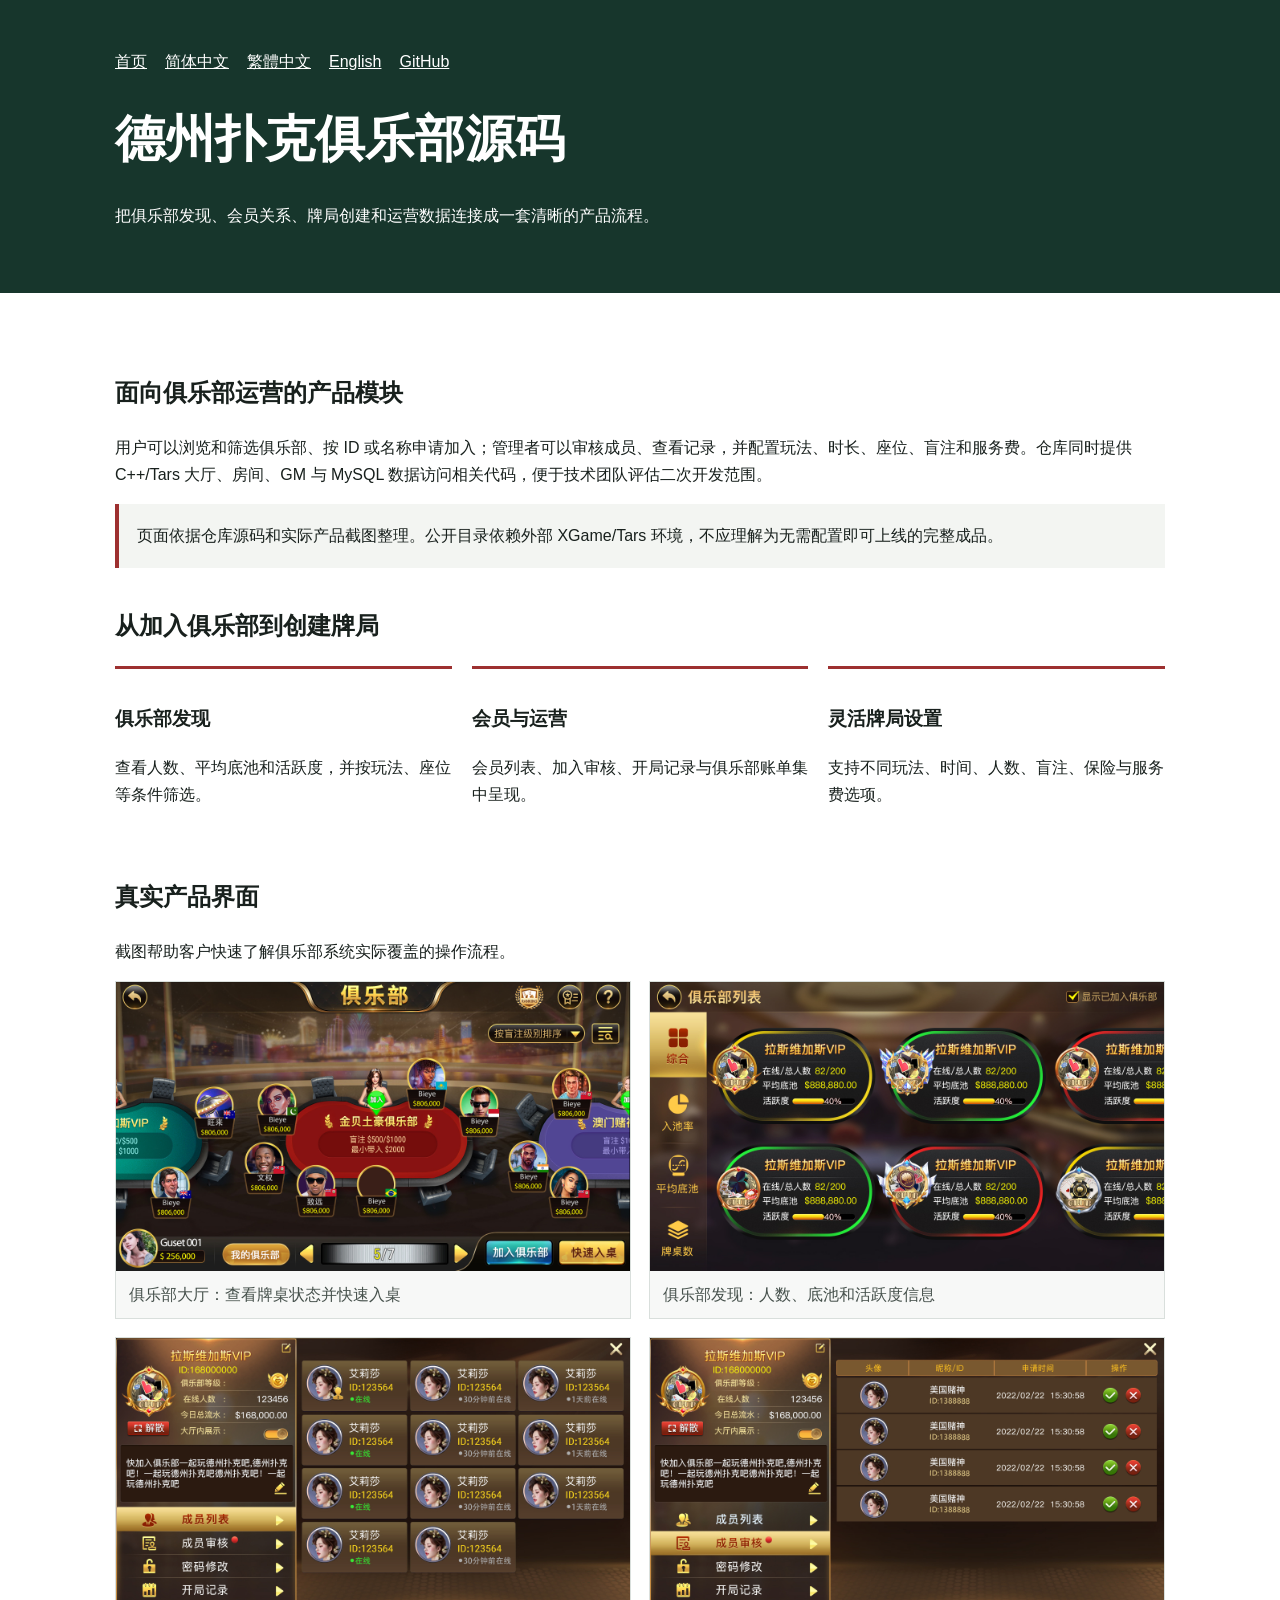
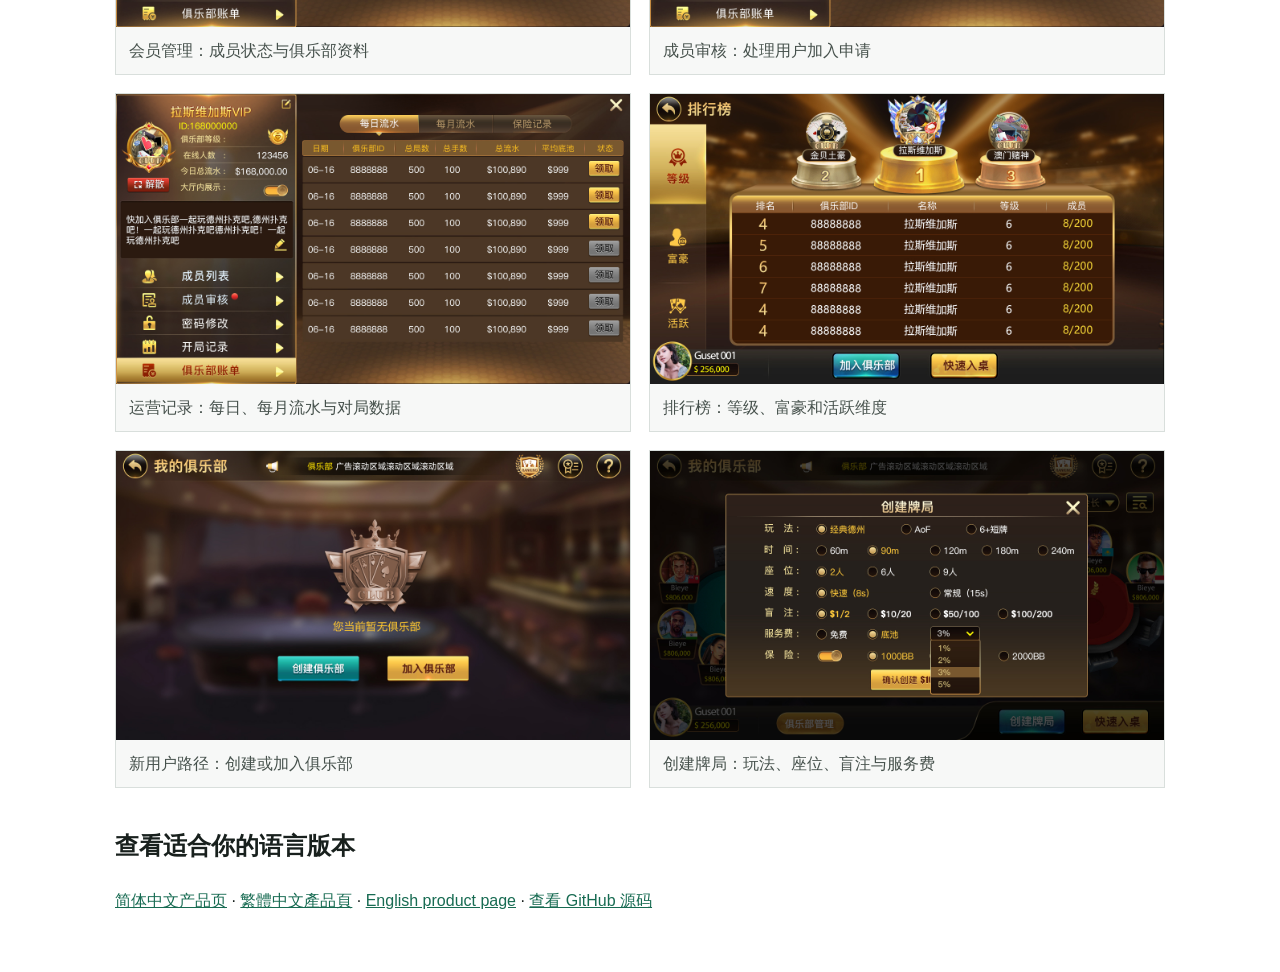
==== docs/index.html @ d7104a98 "Add files via upload" ====
<!doctype html><html lang="zh-CN"><head><meta charset="utf-8"><meta name="viewport" content="width=device-width,initial-scale=1"><title>德州扑克俱乐部源码 - 俱乐部大厅、会员与牌局系统 | MasterAI</title><meta name="description" content="德州扑克俱乐部源码产品介绍，包含俱乐部大厅、会员审核、账单、排行榜、创建牌局，以及 C++/Tars、MySQL 服务端组件。"><meta name="robots" content="index,follow,max-image-preview:large"><link rel="canonical" href="https://masterai-top.github.io/TexasHoldem-Club-Source/"><link rel="alternate" hreflang="zh-CN" href="https://masterai-top.github.io/TexasHoldem-Club-Source/zh-cn/"><link rel="alternate" hreflang="zh-TW" href="https://masterai-top.github.io/TexasHoldem-Club-Source/zh-tw/"><link rel="alternate" hreflang="en" href="https://masterai-top.github.io/TexasHoldem-Club-Source/en/"><link rel="alternate" hreflang="x-default" href="https://masterai-top.github.io/TexasHoldem-Club-Source/"><link rel="stylesheet" href="styles.css"><meta property="og:type" content="website"><meta property="og:title" content="德州扑克俱乐部源码"><meta property="og:description" content="从俱乐部发现、会员管理到创建牌局的产品界面与 C++/Tars 服务端源码。"><meta property="og:url" content="https://masterai-top.github.io/TexasHoldem-Club-Source/"><meta property="og:image" content="https://masterai-top.github.io/TexasHoldem-Club-Source/assets/screenshots/01.jpg"><script type="application/ld+json">{"@context":"https://schema.org","@type":"SoftwareSourceCode","name":"德州扑克俱乐部源码","description":"俱乐部大厅、会员、牌局及数据服务相关的 C++/Tars 源码项目。","url":"https://masterai-top.github.io/TexasHoldem-Club-Source/","codeRepository":"https://github.com/masterai-top/TexasHoldem-Club-Source","programmingLanguage":["C++","Tars IDL"],"image":"https://masterai-top.github.io/TexasHoldem-Club-Source/assets/screenshots/01.jpg"}</script></head><body><header><nav><a href="./">首页</a><a href="zh-cn/">简体中文</a><a href="zh-tw/">繁體中文</a><a href="en/">English</a><a href="https://github.com/masterai-top/TexasHoldem-Club-Source">GitHub</a></nav><div class="wrap"><h1>德州扑克俱乐部源码</h1><p>把俱乐部发现、会员关系、牌局创建和运营数据连接成一套清晰的产品流程。</p></div></header><main><section><h2>面向俱乐部运营的产品模块</h2><p>用户可以浏览和筛选俱乐部、按 ID 或名称申请加入；管理者可以审核成员、查看记录，并配置玩法、时长、座位、盲注和服务费。仓库同时提供 C++/Tars 大厅、房间、GM 与 MySQL 数据访问相关代码，便于技术团队评估二次开发范围。</p><div class="note">页面依据仓库源码和实际产品截图整理。公开目录依赖外部 XGame/Tars 环境，不应理解为无需配置即可上线的完整成品。</div></section><section><h2>从加入俱乐部到创建牌局</h2><div class="grid"><div class="item"><h3>俱乐部发现</h3><p>查看人数、平均底池和活跃度，并按玩法、座位等条件筛选。</p></div><div class="item"><h3>会员与运营</h3><p>会员列表、加入审核、开局记录与俱乐部账单集中呈现。</p></div><div class="item"><h3>灵活牌局设置</h3><p>支持不同玩法、时间、人数、盲注、保险与服务费选项。</p></div></div></section><section><h2>真实产品界面</h2><p>截图帮助客户快速了解俱乐部系统实际覆盖的操作流程。</p><div class="gallery"><figure><img src="assets/screenshots/01.jpg" alt="德州扑克俱乐部大厅和牌桌入口" loading="eager"><figcaption>俱乐部大厅：查看牌桌状态并快速入桌</figcaption></figure><figure><img src="assets/screenshots/04.jpg" alt="德州扑克俱乐部列表与活跃度排行" loading="lazy"><figcaption>俱乐部发现：人数、底池和活跃度信息</figcaption></figure><figure><img src="assets/screenshots/05.jpg" alt="德州扑克俱乐部会员管理界面" loading="lazy"><figcaption>会员管理：成员状态与俱乐部资料</figcaption></figure><figure><img src="assets/screenshots/06.jpg" alt="德州扑克俱乐部成员加入审核" loading="lazy"><figcaption>成员审核：处理用户加入申请</figcaption></figure><figure><img src="assets/screenshots/07.jpg" alt="德州扑克俱乐部账单流水记录" loading="lazy"><figcaption>运营记录：每日、每月流水与对局数据</figcaption></figure><figure><img src="assets/screenshots/10.jpg" alt="德州扑克俱乐部排行榜界面" loading="lazy"><figcaption>排行榜：等级、富豪和活跃维度</figcaption></figure><figure><img src="assets/screenshots/12.jpg" alt="德州扑克创建或加入俱乐部入口" loading="lazy"><figcaption>新用户路径：创建或加入俱乐部</figcaption></figure><figure><img src="assets/screenshots/13.jpg" alt="德州扑克俱乐部创建牌局配置" loading="lazy"><figcaption>创建牌局：玩法、座位、盲注与服务费</figcaption></figure></div></section><section><h2>查看适合你的语言版本</h2><p><a href="zh-cn/">简体中文产品页</a> · <a href="zh-tw/">繁體中文產品頁</a> · <a href="en/">English product page</a> · <a href="https://github.com/masterai-top/TexasHoldem-Club-Source">查看 GitHub 源码</a></p></section></main></body></html>
---- docs/styles.css ----
body{margin:0;font:16px/1.7 Arial,"Microsoft YaHei",sans-serif;color:#18201d;background:#fff}header{padding:48px 22px;background:#17362c;color:#fff}nav,main,.wrap{max-width:1050px;margin:auto}nav a{color:#fff;margin-right:18px}h1{font-size:clamp(32px,5vw,50px);line-height:1.2;letter-spacing:0}h2{margin-top:38px;letter-spacing:0}main{padding:42px 22px}.grid{display:grid;grid-template-columns:repeat(3,1fr);gap:20px}.item{border-top:3px solid #9d3030;padding:15px 0}.note{background:#f3f5f2;border-left:4px solid #9d3030;padding:18px}.gallery{display:grid;grid-template-columns:repeat(2,minmax(0,1fr));gap:18px}.gallery figure{margin:0;border:1px solid #d9dfdc;background:#f7f8f7}.gallery img{display:block;width:100%;height:auto;aspect-ratio:16/9;object-fit:cover}.gallery figcaption{padding:10px 13px;color:#46514c}a{color:#176b52}@media(max-width:700px){.grid,.gallery{grid-template-columns:1fr}}
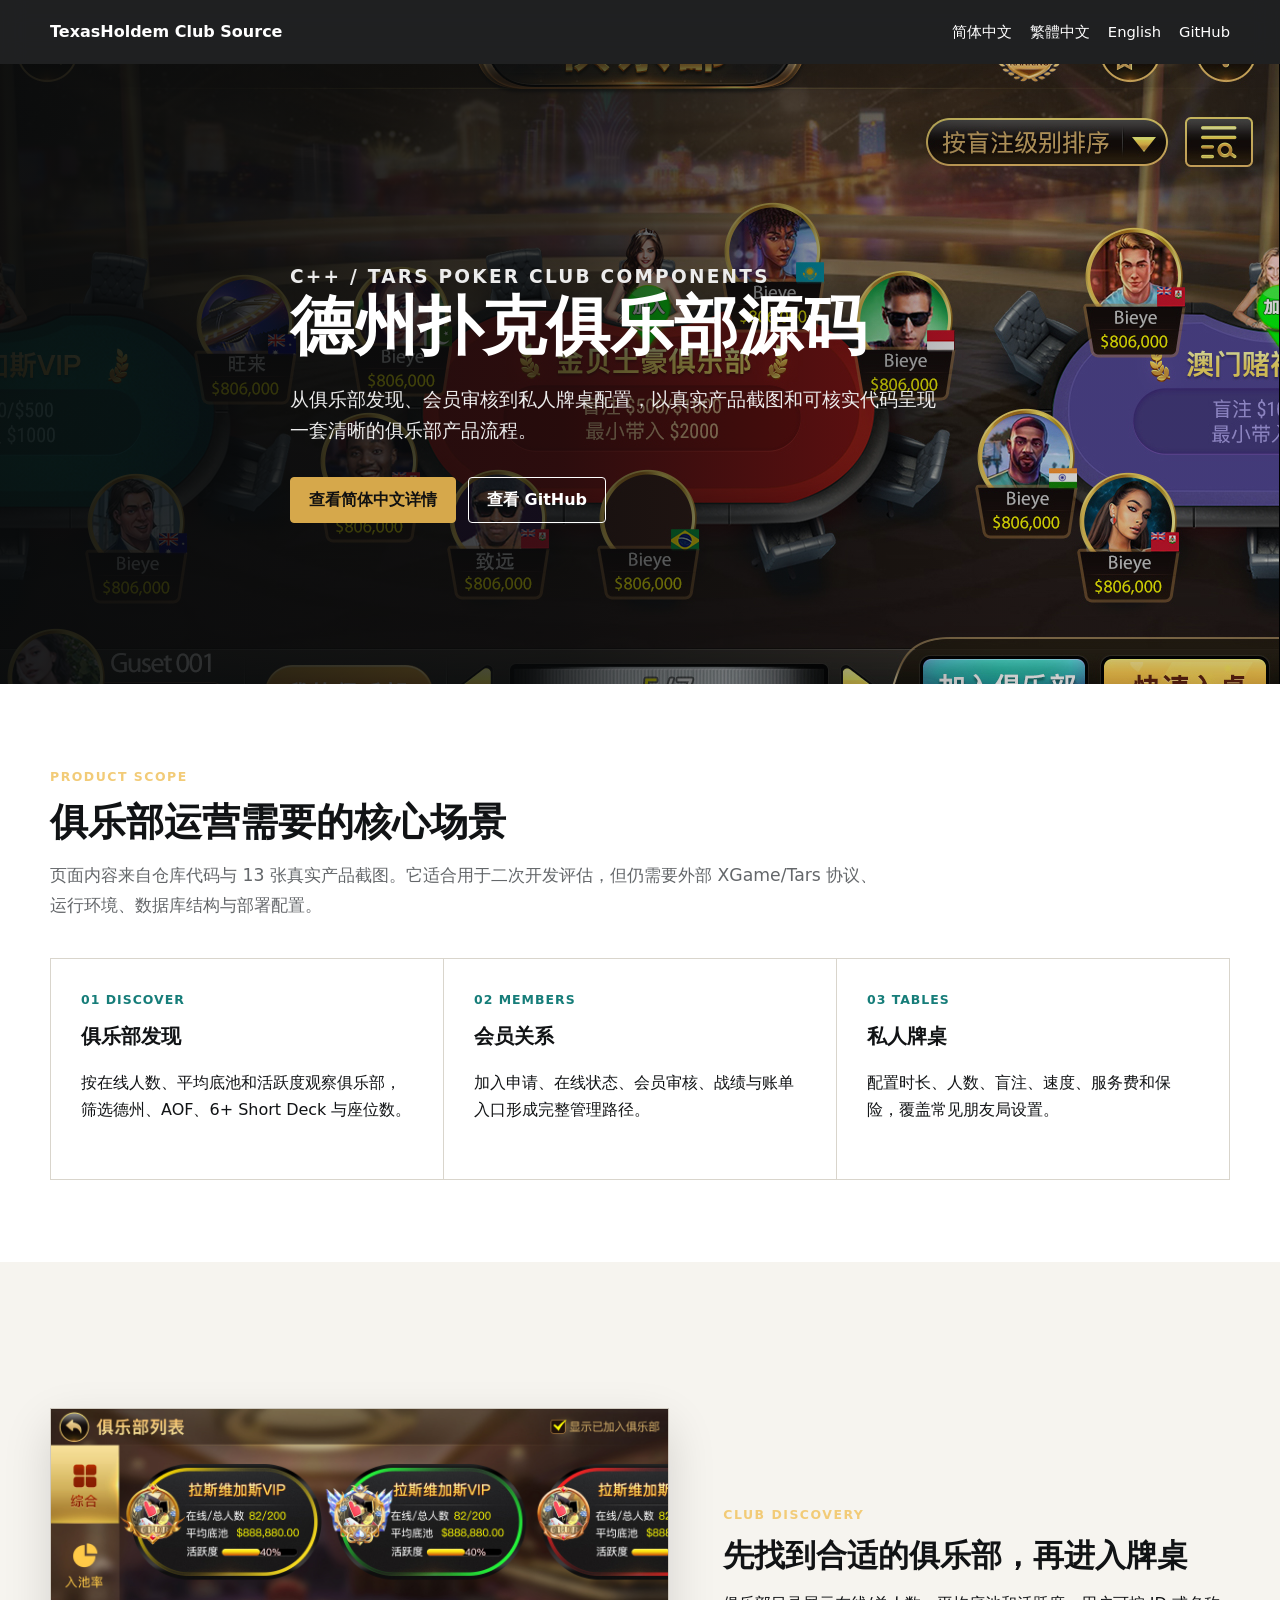
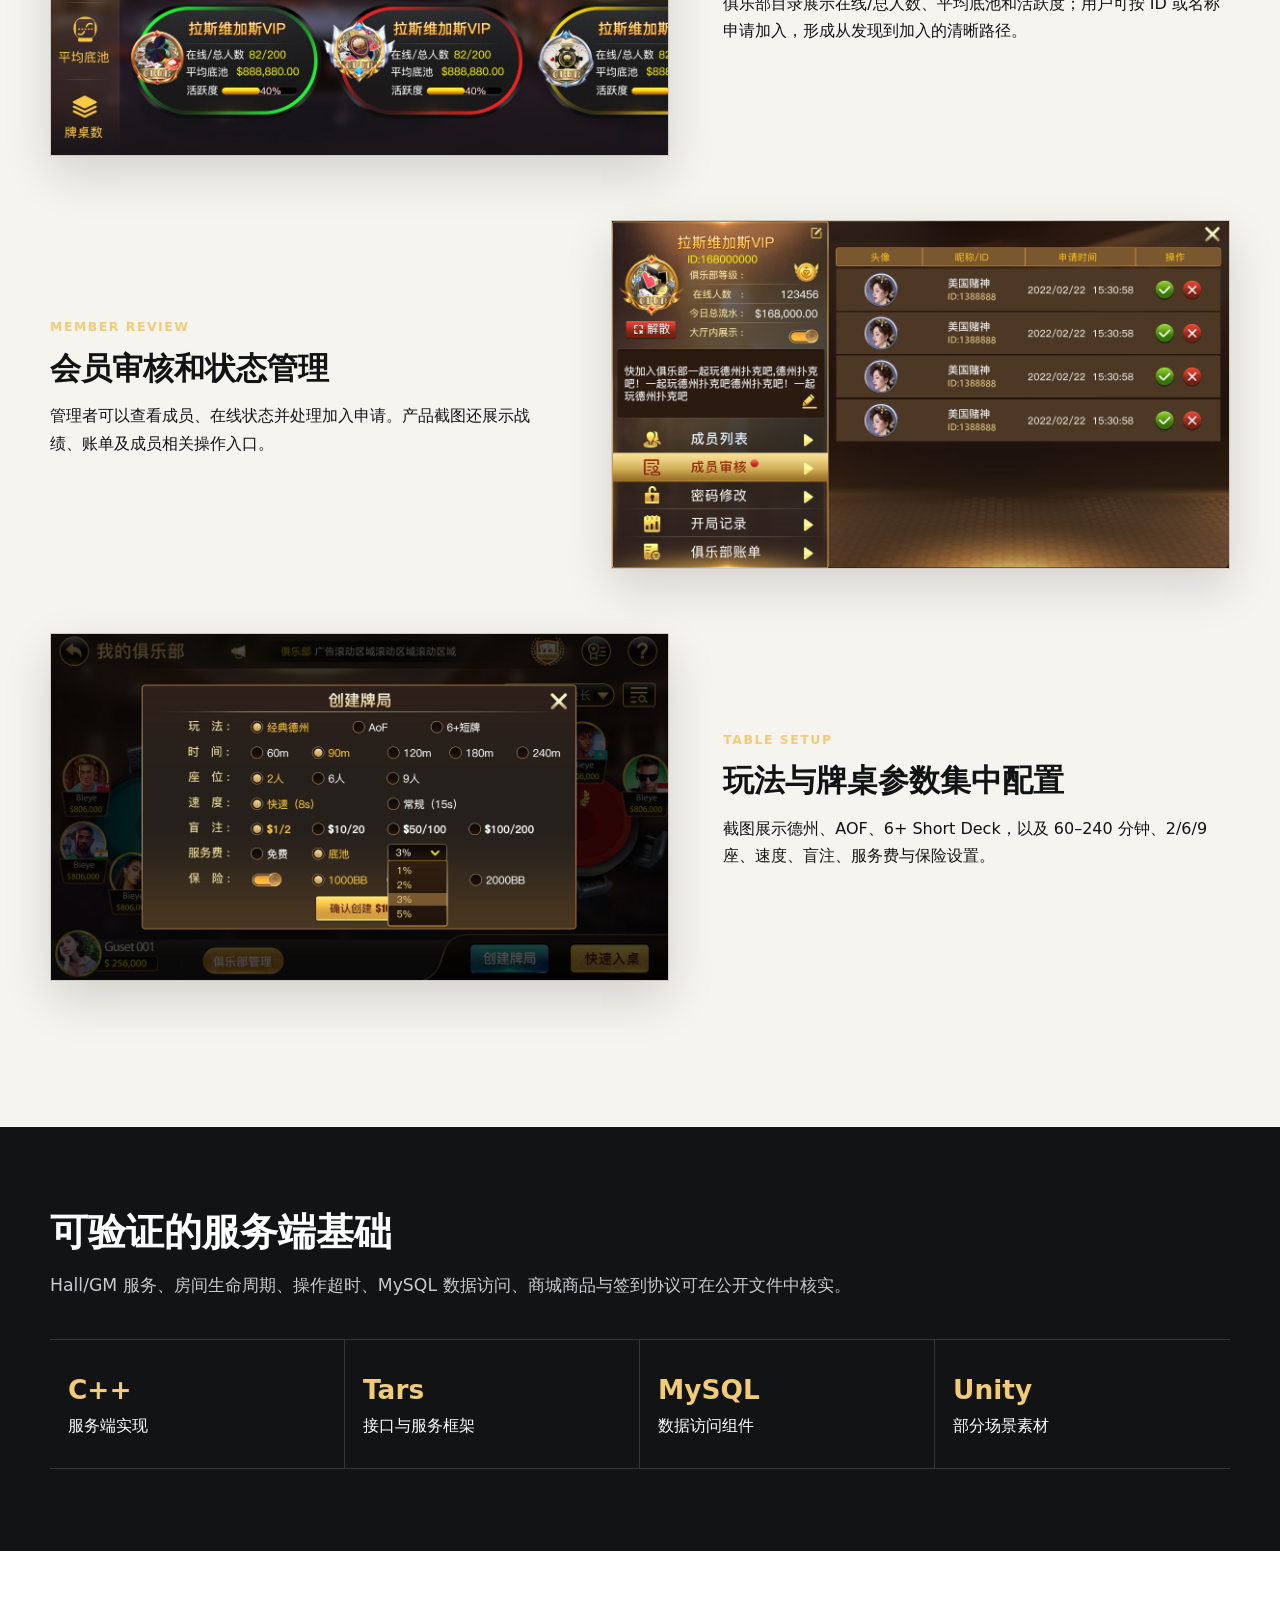
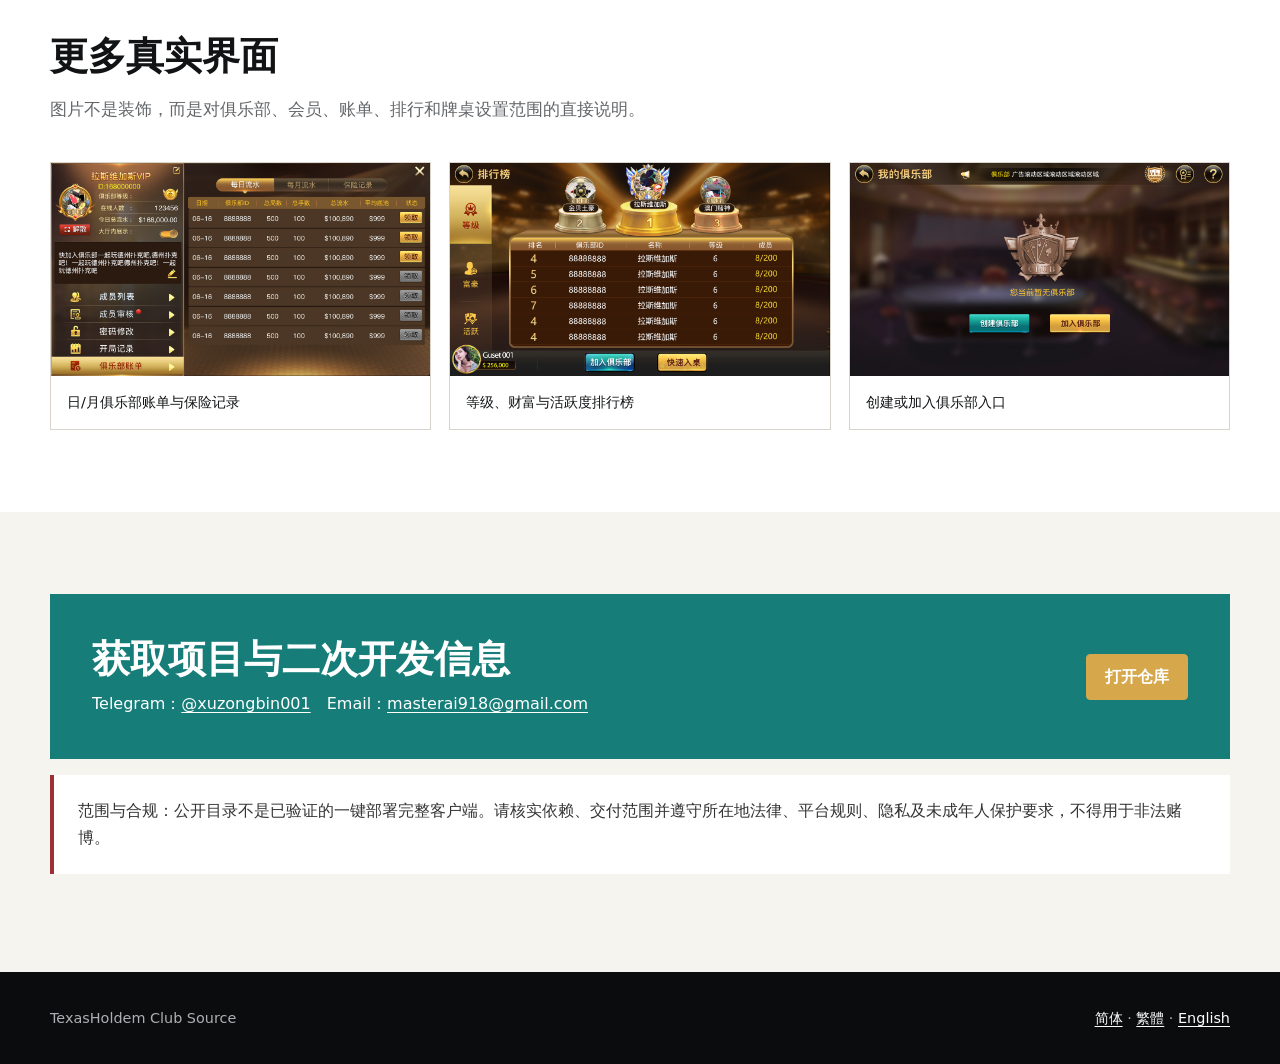
==== commit 8747b7db: "Add files via upload" ====
--- a/docs/index.html
+++ b/docs/index.html
@@ -1 +1,17 @@
-<!doctype html><html lang="zh-CN"><head><meta charset="utf-8"><meta name="viewport" content="width=device-width,initial-scale=1"><title>德州扑克俱乐部源码 - 俱乐部大厅、会员与牌局系统 | MasterAI</title><meta name="description" content="德州扑克俱乐部源码产品介绍，包含俱乐部大厅、会员审核、账单、排行榜、创建牌局，以及 C++/Tars、MySQL 服务端组件。"><meta name="robots" content="index,follow,max-image-preview:large"><link rel="canonical" href="https://masterai-top.github.io/TexasHoldem-Club-Source/"><link rel="alternate" hreflang="zh-CN" href="https://masterai-top.github.io/TexasHoldem-Club-Source/zh-cn/"><link rel="alternate" hreflang="zh-TW" href="https://masterai-top.github.io/TexasHoldem-Club-Source/zh-tw/"><link rel="alternate" hreflang="en" href="https://masterai-top.github.io/TexasHoldem-Club-Source/en/"><link rel="alternate" hreflang="x-default" href="https://masterai-top.github.io/TexasHoldem-Club-Source/"><link rel="stylesheet" href="styles.css"><meta property="og:type" content="website"><meta property="og:title" content="德州扑克俱乐部源码"><meta property="og:description" content="从俱乐部发现、会员管理到创建牌局的产品界面与 C++/Tars 服务端源码。"><meta property="og:url" content="https://masterai-top.github.io/TexasHoldem-Club-Source/"><meta property="og:image" content="https://masterai-top.github.io/TexasHoldem-Club-Source/assets/screenshots/01.jpg"><script type="application/ld+json">{"@context":"https://schema.org","@type":"SoftwareSourceCode","name":"德州扑克俱乐部源码","description":"俱乐部大厅、会员、牌局及数据服务相关的 C++/Tars 源码项目。","url":"https://masterai-top.github.io/TexasHoldem-Club-Source/","codeRepository":"https://github.com/masterai-top/TexasHoldem-Club-Source","programmingLanguage":["C++","Tars IDL"],"image":"https://masterai-top.github.io/TexasHoldem-Club-Source/assets/screenshots/01.jpg"}</script></head><body><header><nav><a href="./">首页</a><a href="zh-cn/">简体中文</a><a href="zh-tw/">繁體中文</a><a href="en/">English</a><a href="https://github.com/masterai-top/TexasHoldem-Club-Source">GitHub</a></nav><div class="wrap"><h1>德州扑克俱乐部源码</h1><p>把俱乐部发现、会员关系、牌局创建和运营数据连接成一套清晰的产品流程。</p></div></header><main><section><h2>面向俱乐部运营的产品模块</h2><p>用户可以浏览和筛选俱乐部、按 ID 或名称申请加入；管理者可以审核成员、查看记录，并配置玩法、时长、座位、盲注和服务费。仓库同时提供 C++/Tars 大厅、房间、GM 与 MySQL 数据访问相关代码，便于技术团队评估二次开发范围。</p><div class="note">页面依据仓库源码和实际产品截图整理。公开目录依赖外部 XGame/Tars 环境，不应理解为无需配置即可上线的完整成品。</div></section><section><h2>从加入俱乐部到创建牌局</h2><div class="grid"><div class="item"><h3>俱乐部发现</h3><p>查看人数、平均底池和活跃度，并按玩法、座位等条件筛选。</p></div><div class="item"><h3>会员与运营</h3><p>会员列表、加入审核、开局记录与俱乐部账单集中呈现。</p></div><div class="item"><h3>灵活牌局设置</h3><p>支持不同玩法、时间、人数、盲注、保险与服务费选项。</p></div></div></section><section><h2>真实产品界面</h2><p>截图帮助客户快速了解俱乐部系统实际覆盖的操作流程。</p><div class="gallery"><figure><img src="assets/screenshots/01.jpg" alt="德州扑克俱乐部大厅和牌桌入口" loading="eager"><figcaption>俱乐部大厅：查看牌桌状态并快速入桌</figcaption></figure><figure><img src="assets/screenshots/04.jpg" alt="德州扑克俱乐部列表与活跃度排行" loading="lazy"><figcaption>俱乐部发现：人数、底池和活跃度信息</figcaption></figure><figure><img src="assets/screenshots/05.jpg" alt="德州扑克俱乐部会员管理界面" loading="lazy"><figcaption>会员管理：成员状态与俱乐部资料</figcaption></figure><figure><img src="assets/screenshots/06.jpg" alt="德州扑克俱乐部成员加入审核" loading="lazy"><figcaption>成员审核：处理用户加入申请</figcaption></figure><figure><img src="assets/screenshots/07.jpg" alt="德州扑克俱乐部账单流水记录" loading="lazy"><figcaption>运营记录：每日、每月流水与对局数据</figcaption></figure><figure><img src="assets/screenshots/10.jpg" alt="德州扑克俱乐部排行榜界面" loading="lazy"><figcaption>排行榜：等级、富豪和活跃维度</figcaption></figure><figure><img src="assets/screenshots/12.jpg" alt="德州扑克创建或加入俱乐部入口" loading="lazy"><figcaption>新用户路径：创建或加入俱乐部</figcaption></figure><figure><img src="assets/screenshots/13.jpg" alt="德州扑克俱乐部创建牌局配置" loading="lazy"><figcaption>创建牌局：玩法、座位、盲注与服务费</figcaption></figure></div></section><section><h2>查看适合你的语言版本</h2><p><a href="zh-cn/">简体中文产品页</a> · <a href="zh-tw/">繁體中文產品頁</a> · <a href="en/">English product page</a> · <a href="https://github.com/masterai-top/TexasHoldem-Club-Source">查看 GitHub 源码</a></p></section></main></body></html>
+<!doctype html>
+<html lang="zh-CN"><head><meta charset="utf-8"><meta name="viewport" content="width=device-width,initial-scale=1">
+<title>德州扑克俱乐部源码 | 会员与私人牌局</title>
+<meta name="description" content="德州扑克俱乐部源码图文介绍：俱乐部大厅、会员审核、账单、排行榜、私人牌桌、AOF与短牌设置，以及C++/Tars服务端模块。">
+<meta name="robots" content="index,follow,max-image-preview:large"><link rel="canonical" href="https://masterai-top.github.io/TexasHoldem-Club-Source/">
+<link rel="alternate" hreflang="zh-CN" href="https://masterai-top.github.io/TexasHoldem-Club-Source/zh-cn/"><link rel="alternate" hreflang="zh-TW" href="https://masterai-top.github.io/TexasHoldem-Club-Source/zh-tw/"><link rel="alternate" hreflang="en" href="https://masterai-top.github.io/TexasHoldem-Club-Source/en/"><link rel="alternate" hreflang="x-default" href="https://masterai-top.github.io/TexasHoldem-Club-Source/"><link rel="stylesheet" href="assets/style.css">
+<meta property="og:type" content="website"><meta property="og:title" content="德州扑克俱乐部源码"><meta property="og:description" content="会员、账单、排行榜、私人牌桌与C++/Tars服务端的真实产品图文介绍。"><meta property="og:image" content="https://masterai-top.github.io/TexasHoldem-Club-Source/assets/screenshots/01.jpg"><meta property="og:url" content="https://masterai-top.github.io/TexasHoldem-Club-Source/">
+<script type="application/ld+json">{"@context":"https://schema.org","@type":"SoftwareSourceCode","name":"德州扑克俱乐部源码","description":"俱乐部大厅、会员、私人牌桌及C++/Tars服务端源码项目。","url":"https://masterai-top.github.io/TexasHoldem-Club-Source/","codeRepository":"https://github.com/masterai-top/TexasHoldem-Club-Source","programmingLanguage":["C++","Tars IDL"],"image":"https://masterai-top.github.io/TexasHoldem-Club-Source/assets/screenshots/01.jpg"}</script></head>
+<body><nav class="topbar"><div class="wrap"><a class="brand" href="./">TexasHoldem Club Source</a><div class="nav"><a href="zh-cn/">简体中文</a><a href="zh-tw/">繁體中文</a><a href="en/">English</a><a href="https://github.com/masterai-top/TexasHoldem-Club-Source">GitHub</a></div></div></nav>
+<header class="hero"><div class="wrap hero-content"><p class="eyebrow">C++ / Tars Poker Club Components</p><h1>德州扑克俱乐部源码</h1><p>从俱乐部发现、会员审核到私人牌桌配置，以真实产品截图和可核实代码呈现一套清晰的俱乐部产品流程。</p><div class="actions"><a class="button" href="zh-cn/">查看简体中文详情</a><a class="button secondary" href="https://github.com/masterai-top/TexasHoldem-Club-Source">查看 GitHub</a></div></div></header>
+<main><section class="section white"><div class="wrap"><p class="eyebrow">Product Scope</p><h2>俱乐部运营需要的核心场景</h2><p class="lead">页面内容来自仓库代码与 13 张真实产品截图。它适合用于二次开发评估，但仍需要外部 XGame/Tars 协议、运行环境、数据库结构与部署配置。</p><div class="feature-grid"><article class="feature"><b>01 Discover</b><h3>俱乐部发现</h3><p>按在线人数、平均底池和活跃度观察俱乐部，筛选德州、AOF、6+ Short Deck 与座位数。</p></article><article class="feature"><b>02 Members</b><h3>会员关系</h3><p>加入申请、在线状态、会员审核、战绩与账单入口形成完整管理路径。</p></article><article class="feature"><b>03 Tables</b><h3>私人牌桌</h3><p>配置时长、人数、盲注、速度、服务费和保险，覆盖常见朋友局设置。</p></article></div></div></section>
+<section class="section"><div class="wrap"><div class="story"><div class="story-media"><img src="assets/screenshots/04.jpg" alt="德州扑克俱乐部列表人数底池与活跃度" loading="lazy"></div><div class="story-copy"><p class="eyebrow">Club Discovery</p><h3>先找到合适的俱乐部，再进入牌桌</h3><p>俱乐部目录展示在线/总人数、平均底池和活跃度；用户可按 ID 或名称申请加入，形成从发现到加入的清晰路径。</p></div></div><div class="story reverse"><div class="story-media"><img src="assets/screenshots/06.jpg" alt="德州扑克俱乐部会员申请审核" loading="lazy"></div><div class="story-copy"><p class="eyebrow">Member Review</p><h3>会员审核和状态管理</h3><p>管理者可以查看成员、在线状态并处理加入申请。产品截图还展示战绩、账单及成员相关操作入口。</p></div></div><div class="story"><div class="story-media"><img src="assets/screenshots/13.jpg" alt="德州扑克私人局创建牌桌配置" loading="lazy"></div><div class="story-copy"><p class="eyebrow">Table Setup</p><h3>玩法与牌桌参数集中配置</h3><p>截图展示德州、AOF、6+ Short Deck，以及 60–240 分钟、2/6/9 座、速度、盲注、服务费与保险设置。</p></div></div></div></section>
+<section class="section dark"><div class="wrap"><h2>可验证的服务端基础</h2><p class="lead">Hall/GM 服务、房间生命周期、操作超时、MySQL 数据访问、商城商品与签到协议可在公开文件中核实。</p><div class="metric-row"><div class="metric"><strong>C++</strong>服务端实现</div><div class="metric"><strong>Tars</strong>接口与服务框架</div><div class="metric"><strong>MySQL</strong>数据访问组件</div><div class="metric"><strong>Unity</strong>部分场景素材</div></div></div></section>
+<section class="section white"><div class="wrap"><h2>更多真实界面</h2><p class="lead">图片不是装饰，而是对俱乐部、会员、账单、排行和牌桌设置范围的直接说明。</p><div class="gallery"><figure><img src="assets/screenshots/07.jpg" alt="俱乐部日月账单和保险记录" loading="lazy"><figcaption>日/月俱乐部账单与保险记录</figcaption></figure><figure><img src="assets/screenshots/10.jpg" alt="俱乐部等级财富活跃排行榜" loading="lazy"><figcaption>等级、财富与活跃度排行榜</figcaption></figure><figure><img src="assets/screenshots/12.jpg" alt="创建或加入德州扑克俱乐部" loading="lazy"><figcaption>创建或加入俱乐部入口</figcaption></figure></div></div></section>
+<section class="section"><div class="wrap"><div class="contact"><div><h2>获取项目与二次开发信息</h2><p>Telegram：<a href="https://t.me/xuzongbin001">@xuzongbin001</a>　Email：<a href="mailto:masterai918@gmail.com">masterai918@gmail.com</a></p></div><a class="button" href="https://github.com/masterai-top/TexasHoldem-Club-Source">打开仓库</a></div><p class="scope">范围与合规：公开目录不是已验证的一键部署完整客户端。请核实依赖、交付范围并遵守所在地法律、平台规则、隐私及未成年人保护要求，不得用于非法赌博。</p></div></section></main>
+<footer class="footer"><div class="wrap"><span>TexasHoldem Club Source</span><span><a href="zh-cn/">简体</a> · <a href="zh-tw/">繁體</a> · <a href="en/">English</a></span></div></footer></body></html>
+
--- a/docs/assets/style.css
+++ b/docs/assets/style.css
@@ -0,0 +1 @@
+:root{--ink:#111315;--paper:#f6f4ef;--white:#fff;--gold:#d6a84b;--teal:#167d79;--red:#9e2f35;--muted:#64676a;--line:#d9d5cc;--max:1180px}*{box-sizing:border-box}html{scroll-behavior:smooth}body{margin:0;background:var(--paper);color:var(--ink);font-family:Inter,"Noto Sans SC","Noto Sans TC",system-ui,-apple-system,"Segoe UI",sans-serif;line-height:1.7}a{color:var(--teal);text-decoration-thickness:1px;text-underline-offset:3px}img{display:block;max-width:100%}.wrap{width:min(var(--max),calc(100% - 40px));margin:auto}.topbar{position:sticky;top:0;z-index:20;background:rgba(17,19,21,.94);backdrop-filter:blur(12px);color:#fff}.topbar .wrap{min-height:64px;display:flex;align-items:center;justify-content:space-between;gap:24px}.brand{color:#fff;text-decoration:none;font-weight:800}.nav{display:flex;align-items:center;gap:18px;flex-wrap:wrap}.nav a{color:#fff;text-decoration:none;font-size:.92rem}.hero{min-height:620px;display:grid;align-items:end;color:#fff;background:linear-gradient(90deg,rgba(9,11,12,.92) 0%,rgba(9,11,12,.72) 44%,rgba(9,11,12,.2) 78%),url("screenshots/01.jpg") center/cover no-repeat}.hero-content{max-width:700px;padding:90px 0 78px}.eyebrow{margin:0 0 12px;color:#f2cb77;font-size:.78rem;font-weight:800;text-transform:uppercase;letter-spacing:.12em}.hero h1{margin:0;max-width:680px;font-size:clamp(2.35rem,5vw,5rem);line-height:1.05;letter-spacing:0}.hero p{max-width:650px;margin:24px 0 0;font-size:1.16rem;color:#ececec}.actions{display:flex;gap:12px;flex-wrap:wrap;margin-top:30px}.button{display:inline-flex;align-items:center;justify-content:center;min-height:46px;padding:0 18px;border:1px solid var(--gold);background:var(--gold);color:#111;text-decoration:none;font-weight:800;border-radius:4px}.button.secondary{background:transparent;color:#fff;border-color:#fff}.section{padding:82px 0}.section.white{background:#fff}.section.dark{background:var(--ink);color:#fff}.section h2{max-width:820px;margin:0 0 16px;font-size:clamp(1.85rem,3vw,3rem);line-height:1.2;letter-spacing:0}.lead{max-width:840px;margin:0 0 38px;color:var(--muted);font-size:1.08rem}.dark .lead{color:#c9cbcc}.feature-grid{display:grid;grid-template-columns:repeat(3,1fr);gap:1px;background:var(--line);border:1px solid var(--line)}.feature{min-height:220px;padding:30px;background:#fff}.feature b{display:block;color:var(--teal);font-size:.78rem;text-transform:uppercase;letter-spacing:.08em}.feature h3{margin:9px 0;font-size:1.25rem}.story{display:grid;grid-template-columns:1.1fr .9fr;gap:54px;align-items:center;margin:64px 0}.story.reverse{grid-template-columns:.9fr 1.1fr}.story.reverse .story-media{order:2}.story-media{position:relative}.story-media img{width:100%;aspect-ratio:16/9;object-fit:cover;border:1px solid #cfcac0;box-shadow:0 18px 45px rgba(0,0,0,.14)}.story-copy h3{margin:0 0 12px;font-size:clamp(1.55rem,2.4vw,2.3rem);line-height:1.2}.story-copy ul{padding-left:20px}.metric-row{display:grid;grid-template-columns:repeat(4,1fr);border-top:1px solid #343638;border-bottom:1px solid #343638}.metric{padding:28px 18px;border-right:1px solid #343638}.metric:last-child{border:0}.metric strong{display:block;color:#f2cb77;font-size:1.65rem}.architecture{display:grid;grid-template-columns:repeat(4,1fr);gap:16px}.layer{padding:24px;border-top:4px solid var(--teal);background:#fff;color:#111}.layer h3{margin:0 0 10px}.scope{padding:22px 24px;border-left:4px solid var(--red);background:#fff;color:#343434}.contact{display:grid;grid-template-columns:1fr auto;align-items:center;gap:30px;padding:42px;background:var(--teal);color:#fff}.contact h2{margin:0 0 8px}.contact p{margin:0}.contact a{color:#fff}.gallery{display:grid;grid-template-columns:repeat(3,1fr);gap:18px}.gallery figure{margin:0;background:#fff;border:1px solid var(--line)}.gallery img{width:100%;aspect-ratio:16/9;object-fit:cover}.gallery figcaption{padding:14px 16px;font-size:.9rem}.footer{padding:34px 0;background:#0b0c0d;color:#adb0b2;font-size:.9rem}.footer .wrap{display:flex;justify-content:space-between;gap:20px;flex-wrap:wrap}.footer a{color:#fff}@media(max-width:850px){.topbar{position:static}.topbar .wrap{padding:12px 0;align-items:flex-start;flex-direction:column;gap:8px}.nav{gap:12px}.hero{min-height:560px;background-position:62% center}.hero-content{padding:74px 0 54px}.feature-grid,.architecture,.gallery{grid-template-columns:1fr 1fr}.story,.story.reverse{grid-template-columns:1fr;gap:26px}.story.reverse .story-media{order:0}.metric-row{grid-template-columns:1fr 1fr}.contact{grid-template-columns:1fr}}@media(max-width:540px){.wrap{width:min(100% - 24px,var(--max))}.hero{min-height:520px}.hero h1{font-size:2.25rem}.section{padding:58px 0}.feature-grid,.architecture,.gallery{grid-template-columns:1fr}.metric-row{grid-template-columns:1fr}.metric{border-right:0;border-bottom:1px solid #343638}.contact{padding:28px 20px}.nav a{font-size:.82rem}.button{width:100%}}
